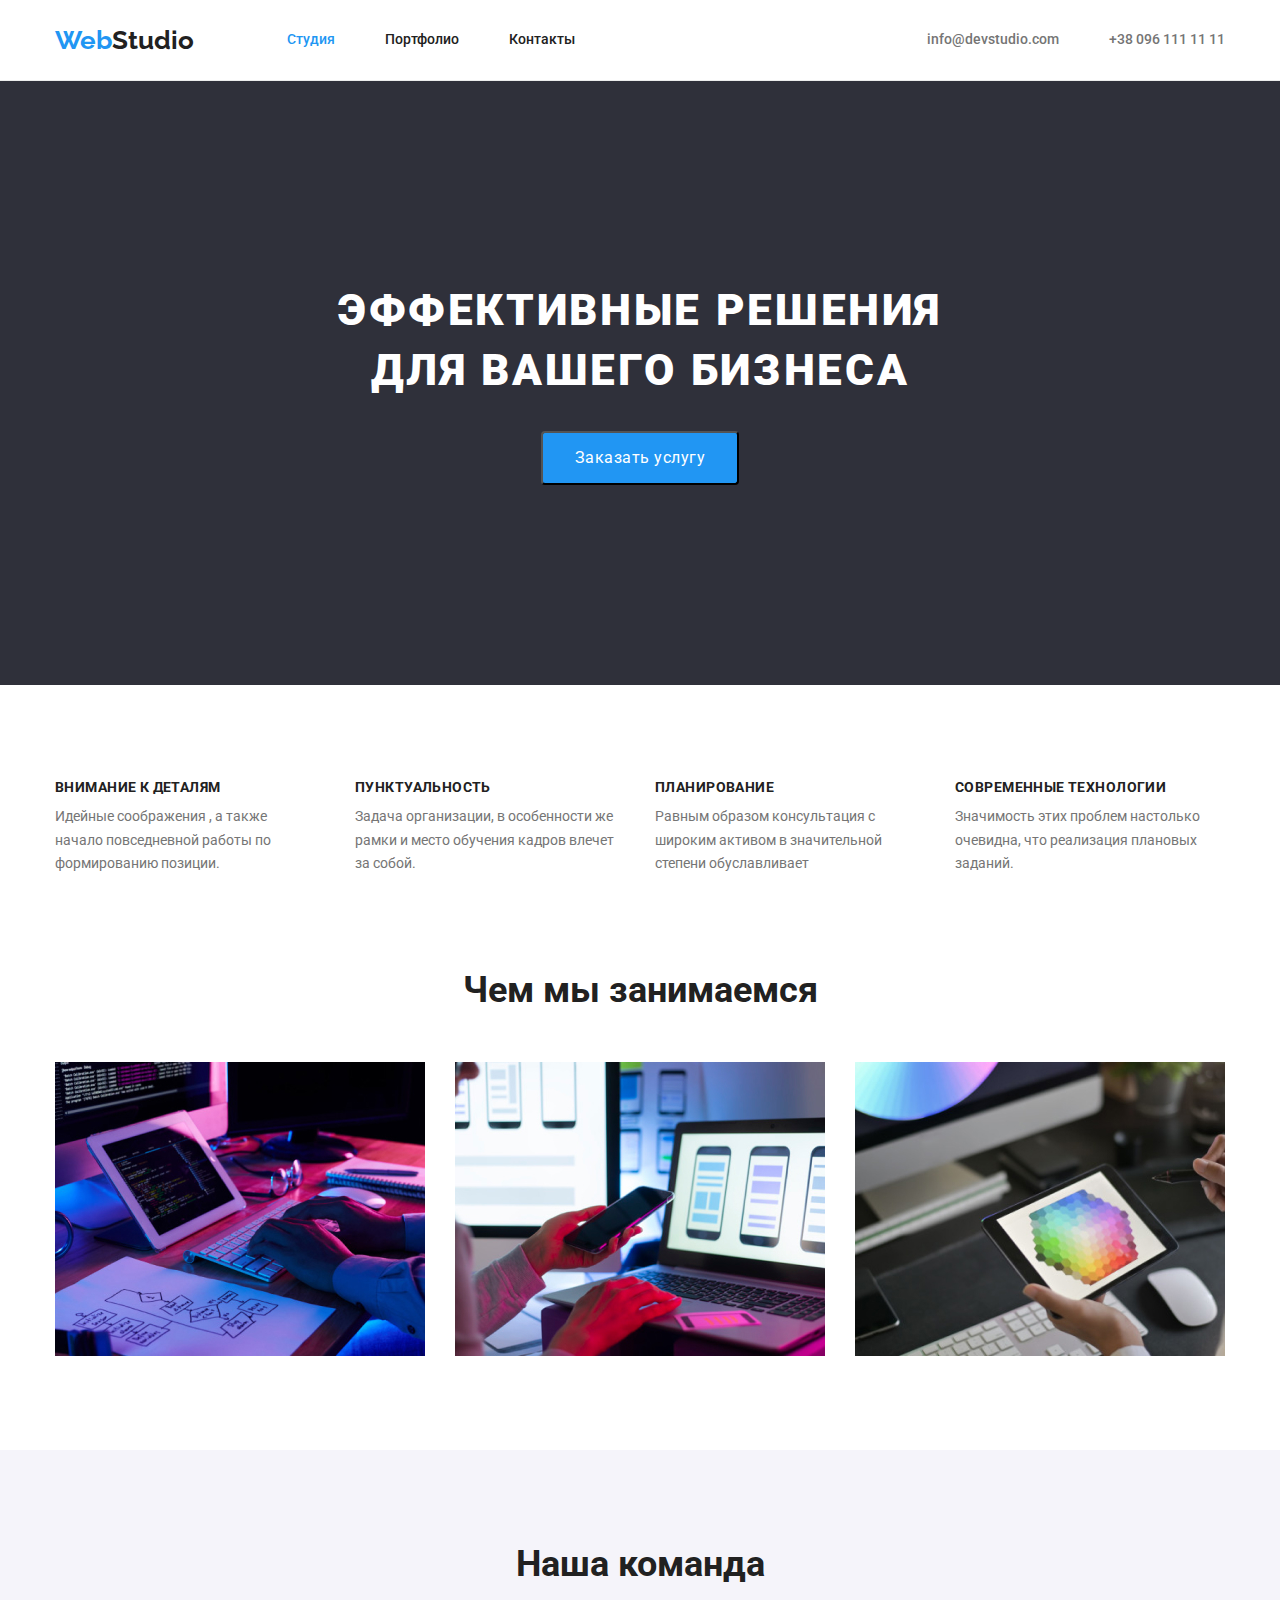
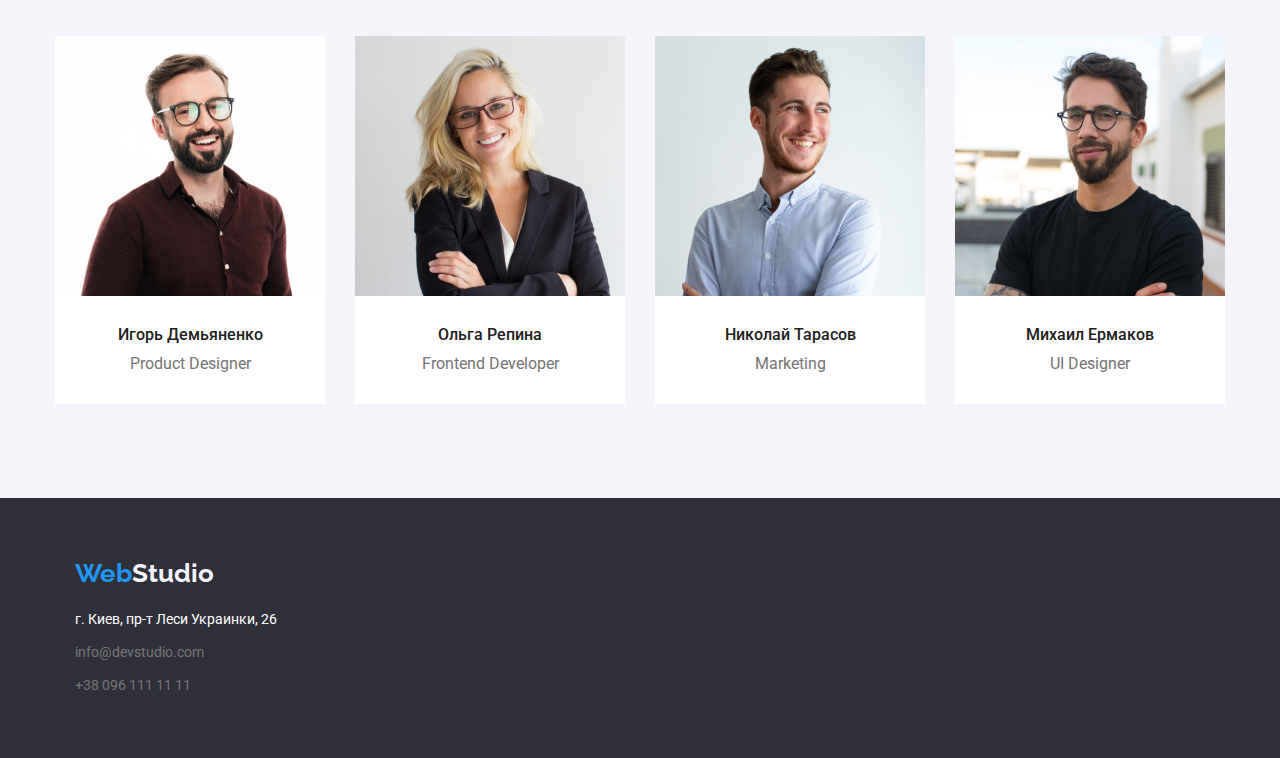
==== index.html @ 2df2b5db "Initial commit" ====
<!DOCTYPE html>
<html lang="ru">
<head>
    <meta charset="UTF-8">
    <meta http-equiv="X-UA-Compatible" content="IE=edge">
    <meta name="viewport" content="width= , initial-scale=1.0">
    <title>Главная страница студии</title>
    <link rel="preconnect" href="https://fonts.googleapis.com">
    <link rel="preconnect" href="https://fonts.gstatic.com" crossorigin>
    <link href="https://fonts.googleapis.com/css2?family=Raleway:wght@700&family=Roboto:wght@400;500;700;900&display=swap"
        rel="stylesheet">
<link rel="stylesheet" href="https://cdnjs.cloudflare.com/ajax/libs/modern-normalize/1.1.0/modern-normalize.min.css">
<link rel="stylesheet" href="./styles/styles.css">
</head>
<body>
    <!-- Шапка-->
    <header class="page-header">
        <div class="container main-nav">
            <nav class="nav">
                <a href="/index.html" class="logo">
                    <span class="web">Web</span>Studio</a>
                <ul class="site-nav list">
                    <li class="item"> <a href="./index.html" class="site-nav-link current">Студия</a> </li>
                    <li class="item"> <a href="./portfolio.html" class="site-nav-link">Портфолио</a> </li>
                    <li class="item"> <a href="" class="site-nav-link">Контакты</a> </li>
                </ul>
            </nav>
            <ul class="auth-nav list">
                <li class="item"> <a href="mailto:info@devstudio.com" class="auth-nav-link">info@devstudio.com</a> </li>
                <li class="item"> <a href="tel:+380961111111" class="auth-nav-link">+38 096 111 11 11</a> </li>
            </ul>
        </div>
    </header>
 
        <main>
    <!--Банер-->
        <section class="hero">
        <div class="container">
          <h1 class="hero-title">ЭФФЕКТИВНЫЕ РЕШЕНИЯ <br/> ДЛЯ ВАШЕГО БИЗНЕСА</h1>
          <button type="button" name="заказать услугу" class="button">Заказать услугу</button>
        </div> 
    </section>
       

    <!--Преимущества-->
    <section class="section">
        <div class="container ">
        <h2 class="visually-hidden">Наши преимущества</h2>
         <ul class="feature-list list">
            <li class="item"> <h3 class="title">ВНИМАНИЕ К ДЕТАЛЯМ </h3>
                 <p class="text">Идейные соображения , а  также <br/> начало повседневной работы по формированию позиции.</p>
            </li>
            <li class="item"> <h3 class="title">ПУНКТУАЛЬНОСТЬ </h3>
                 <p class="text">Задача организации, в особенности же рамки и место обучения кадров влечет за собой.</p>
            </li>
            <li class="item"> <h3 class="title">ПЛАНИРОВАНИЕ </h3>
                 <p class="text">Равным образом консультация с широким активом в значительной степени обуславливает</p>
            </li>
            <li class="item"> <h3 class="title">СОВРЕМЕННЫЕ ТЕХНОЛОГИИ </h3>
                <p class="text">Значимость этих проблем настолько очевидна, что реализация плановых заданий.</p>
            </li>
        </ul>
        </div>
    </section>
    
    <!--Чем мы занимаемся-->
    <section class="section second">
        <div class="container">
        <h2 class="section-title">Чем мы занимаемся</h2>
           <ul class="units list">
               <li class="item"> <img src="./images/box1.jpg" alt="Десктопные приложения" width="370"> </li>
               <li class="item"> <img src="./images/box2.jpg" alt="Мобильные приложения" width="370"> </li>
               <li class="item"> <img src="./images/box3.jpg" alt="Дизайнерские решения" width="370"> </li>
           </ul>
        </div>
    </section>

    <!--Наша команда-->
    <section class="section group">
       <div class="container">
       <h2 class="section-title">Наша команда</h2>
            <ul class="team list">
                <li class="item"><img src="./images/img1.jpg" alt="фото игорь демьяненко" width="270"><div class="worker"><h3 class="team-title">Игорь Демьяненко</h3><p class="text-team">Product Designer</p></div></li>
                <li class="item"><img src="./images/img2.jpg" alt="фото ольга репина" width="270"><div class="worker"><h3 class="team-title"> Ольга Репина</h3><p class="text-team">Frontend Developer</p></div></li>
                <li class="item"><img src="./images/img3.jpg" alt="фото николай тарасов" width="270"><div class="worker"><h3 class="team-title">Николай Тарасов</h3><p class="text-team">Marketing</p></div></li>
                <li class="item"><img src="./images/img4.jpg" alt="фото михаил ермаков" width="270"><div class="worker"><h3 class="team-title">Михаил Ермаков</h3> <p class="text-team">UI Designer</p></div></li>
                
            </ul>
        </div>
    </section>
    </main>
    <!--Футер-->
    <footer class="last">
        <div class="container ">
        <a href="/index.html" class="logo footer">
        <span class="web">Web</span>Studio</a>
        <address>
            <ul class="footer list">
            <li class="item"><a href="https://goo.gl/maps/i7YYpfPSyJy5PhJe8" class="adress">г. Киев, пр-т Леси Украинки, 26</a></li>
            <li class="item"><a href="mailto:info@devstudio.com" class="auth">info@devstudio.com</a></li>
            <li class="item"><a href="tel:+380961111111" class="auth">+38 096 111 11 11</a></li>
            </ul>
        </address>
        </div>
            </footer>
  
</body>
</html>
---- styles/styles.css ----
/*Цвет основного текста #212121*/
/*Цвет дополнительного текста #757575*/
/*Акцент 2196F3*/
/* Белый FFFFFF */
/* background: #E5E5E5 */
/* background вторичный: #F5F4FA; */
/* background футер: #2F303A; */

:root {
  --primary-text-color: #757575;
  --title-text-color: #212121;
  --accent-color: #2196f3;
  --primary-wight-color: #fff;
  --secondary-botton-color: #f5f4fa;
  --background-second: #f5f4fa;
}

body {
  background-color: #fff;
  color: var(--primary-text-color);

  font-family: Roboto, sans-serif;
  font-size: 14px;
}

/* Утилиты */
.list {
  list-style: none;
}

/* h1, */
h1,
h2,
h3,
p,
ul {
  margin: 0;
  padding: 0;
}

.container {
  margin: 0 auto;
  width: 1200px;
  /* outline: 2px solid #2196f3; */
  padding: 0 15px;
}
.section {
  padding-top: 94px;
  padding-bottom: 94px;
}

.visually-hidden {
  position: absolute;
  width: 1px;
  height: 1px;
  margin: -1px;
  border: 0;
  padding: 0;
  white-space: nowrap;
  clip-path: inset(100%);
  clip: rect(0 0 0 0);
  overflow: hidden;
}

/* page heder */
.page-header {
  border-bottom: 1px solid #ececec;
}

.main-nav {
  display: flex;
  align-items: center;
}
.nav {
  display: flex;
  align-items: center;
}

/* logo*/
.logo {
  color: var(--title-text-color);

  font-family: Raleway;
  font-weight: 700;
  font-size: 26px;
  line-height: 1.19;
  text-decoration: none;
}

.logo:hover {
  color: var(--accent-color);
}
.web {
  color: var(--accent-color);
}

/* site-nav */
.site-nav {
  display: flex;
  margin-left: 93px;
}

.site-nav .item:not(:last-child) {
  margin-right: 50px;
}

.site-nav-link {
  display: block;
  padding-top: 32px;
  padding-bottom: 32px;
  padding-left: 0;

  color: var(--title-text-color);

  font-weight: 500;
  line-height: 1.14;
  letter-spacing: 0.02;
  text-decoration: none;
}
.site-nav-link:hover,
.site-nav-link:focus {
  color: var(--accent-color);
}
.site-nav-link.current {
  color: var(--accent-color);
}

.auth-nav {
  display: flex;
  margin-left: auto;
}
.auth-nav .item + .item {
  margin-left: 50px;
}

.auth-nav-link {
  display: block;
  padding-top: 32px;
  padding-bottom: 32px;

  color: var(--primary-text-color);

  font-weight: 500;
  line-height: 1.14;
  letter-spacing: 0.02;
  text-decoration: none;
}
.auth-nav-link:hover,
.auth-nav-link:focus {
  color: var(--accent-color);
}

/* hero */
.hero {
  background-color: #2f303a;
  max-width: 1600px;
  margin-left: auto;
  margin-right: auto;
  text-align: center;
  padding-top: 200px;
  padding-bottom: 200px;
}

.hero-title {
  margin-bottom: 30px;

  color: var(--primary-wight-color);

  font-weight: 900;
  font-size: 44px;
  line-height: 1.36;
  text-align: center;
  vertical-align: Top;
  letter-spacing: 0.06em;
}

.section-title {
  margin-top: 0;
  margin-bottom: 50px;

  color: var(--title-text-color);
  font-weight: 700;
  font-size: 36px;
  line-height: 1.16;
  text-align: center;
}

/* Преимущества */
.feature-list {
  display: flex;
}

.feature-list .item {
  width: 270px;
}

.feature-list .item:not(:last-child) {
  margin-right: 30px;
}

.feature-list .title {
  color: var(--title-text-color);

  font-size: 14px;
  font-weight: 700;
  line-height: 1.17;
  letter-spacing: 0.03em;
}

.list .text {
  margin-top: 10px;

  font-size: 14px;
  font-weight: 400;
  line-height: 1.7;
}

/* Чем мы занимаемся */
.units {
  display: flex;
}
img {
  display: block;
  max-width: 100%;
  height: auto;
}
.units .item {
  width: calc((100% - 60px) / 3);
  margin-right: 30px;
}
.units .item:last-child {
  margin-right: 0;
}

.units .list {
  margin-top: 50px;
}
.second {
  padding-top: 0;
}

/* team */
.team {
  display: flex;
  justify-content: center;
}

.team .item {
  background-color: var(--primary-wight-color);
  /* padding-bottom: 30px; */
}
.team .item:not(:last-child) {
  margin-right: 30px;
}

.team-title {
  color: var(--title-text-color);

  font-size: 16px;
  font-weight: 500;
  line-height: 1.18;
  text-align: center;
}

.list .text-team {
  margin-top: 10px;

  font-size: 16px;
  line-height: 1.18;
  text-align: center;
}
.worker {
  padding-top: 30px;
  padding-bottom: 30px;
}

.group {
  background-color: var(--background-second);
}

/* button */
.button {
  border-radius: 4px;
  padding: 10px 32px;
  color: var(--primary-wight-color);
  background-color: var(--accent-color);
  font-family: inherit;
  font-style: 700;
  font-size: 16px;
  line-height: 1.87;
  letter-spacing: 0.03em;
}

.button-primary {
  border-radius: 4px;
  padding: 6px 22px;

  color: var(--primary-wight-color);
  background-color: var(--accent-color);

  font-family: inherit;
  font-style: 700;
  font-size: 16px;
  line-height: 1.87;
  letter-spacing: 0.03em;
  text-align: center;
}
.button-secondary {
  border-radius: 4px;
  padding: 6px 22px;
  min-width: 130px;

  color: var(--title-text-color);
  background-color: var(--secondary-botton-color);

  font-family: inherit;
  font-style: 700;
  font-size: 16px;
  line-height: 1.87;
  letter-spacing: 0.03em;
  text-align: center;
}

.button-secondary:hover,
.button-secondary:focus {
  color: var(--primary-wight-color);
  background-color: var(--accent-color);
}

.filter .title {
  color: var(--title-text-color);
  font-weight: 700;
  font-size: 18px;
  line-height: 1.7;
  letter-spacing: 0.06em;
}

.filter-text {
  font-size: 16px;
  line-height: 1.6;
}

/* footer */
.last {
  padding: 60px;
  background-color: #2f303a;
}

.footer {
  color: var(--secondary-botton-color);
}

.footer .item:not(:last-child) {
  margin-bottom: 9px;
}

address {
  margin-top: 20px;
}
.footer .adress {
  background-color: #2f303a;
  color: var(--primary-wight-color);
  line-height: 1.7;
  font-style: normal;
  text-decoration: none;
}

.footer .auth {
  background-color: #2f303a;
  color: var(--primary-text-color);
  line-height: 1.7;
  font-style: normal;
  text-decoration: none;
}

/* Фильтр портфолио */
.filter {
  display: flex;
  justify-content: center;
}

.filter-item {
  margin-right: 8px;
  margin-bottom: 34px;
}
.filter-item:last-child {
  margin-right: 0;
}

/* Портфолио */

.portfolio {
  display: flex;
  flex-wrap: wrap;
}

.portfolio .item {
  width: 370px;
  margin-right: 30px;
  margin-bottom: 30px;
}
.portfolio .item {
  width: calc((100%- 60px) / 3);
  margin-right: 30px;
  margin-bottom: 30px;
}

.portfolio .item:nth-child(3n) {
  margin-right: 0;
}
.portfolio .item:nth-last-child(-n + 3) {
  margin-bottom: 0;
}

.card .title {
  margin-top: 0px;
  margin-bottom: 0;

  color: var(--title-text-color);

  font-size: 18px;
  font-weight: 700;
  line-height: 2;
  letter-spacing: 0.06em;
}
.card .sector {
  margin-top: 4px;

  font-size: 16px;
  font-weight: 400;
  line-height: 1.87;
  letter-spacing: 0.03em;
}

.card {
  border: 1px solid #eeeeee;
  padding: 20px 24px;
  line-height: 1.9;
}
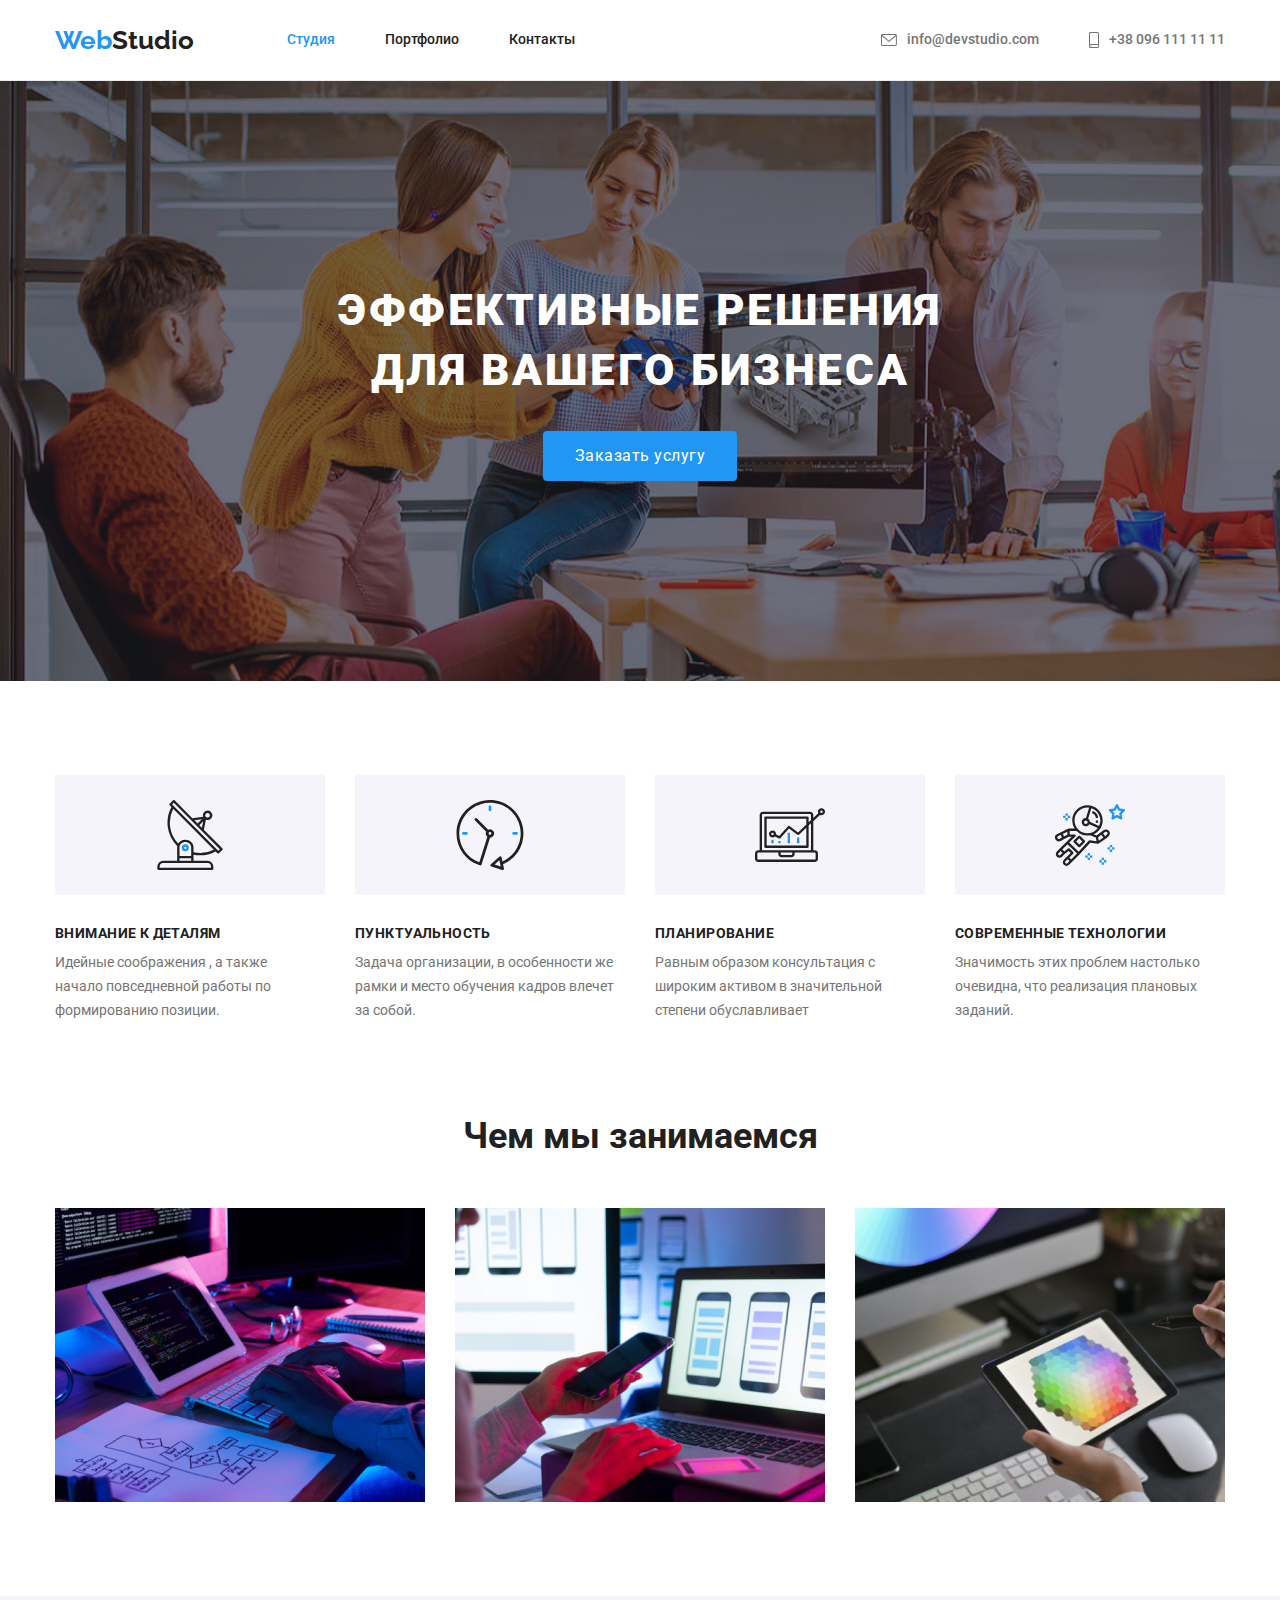
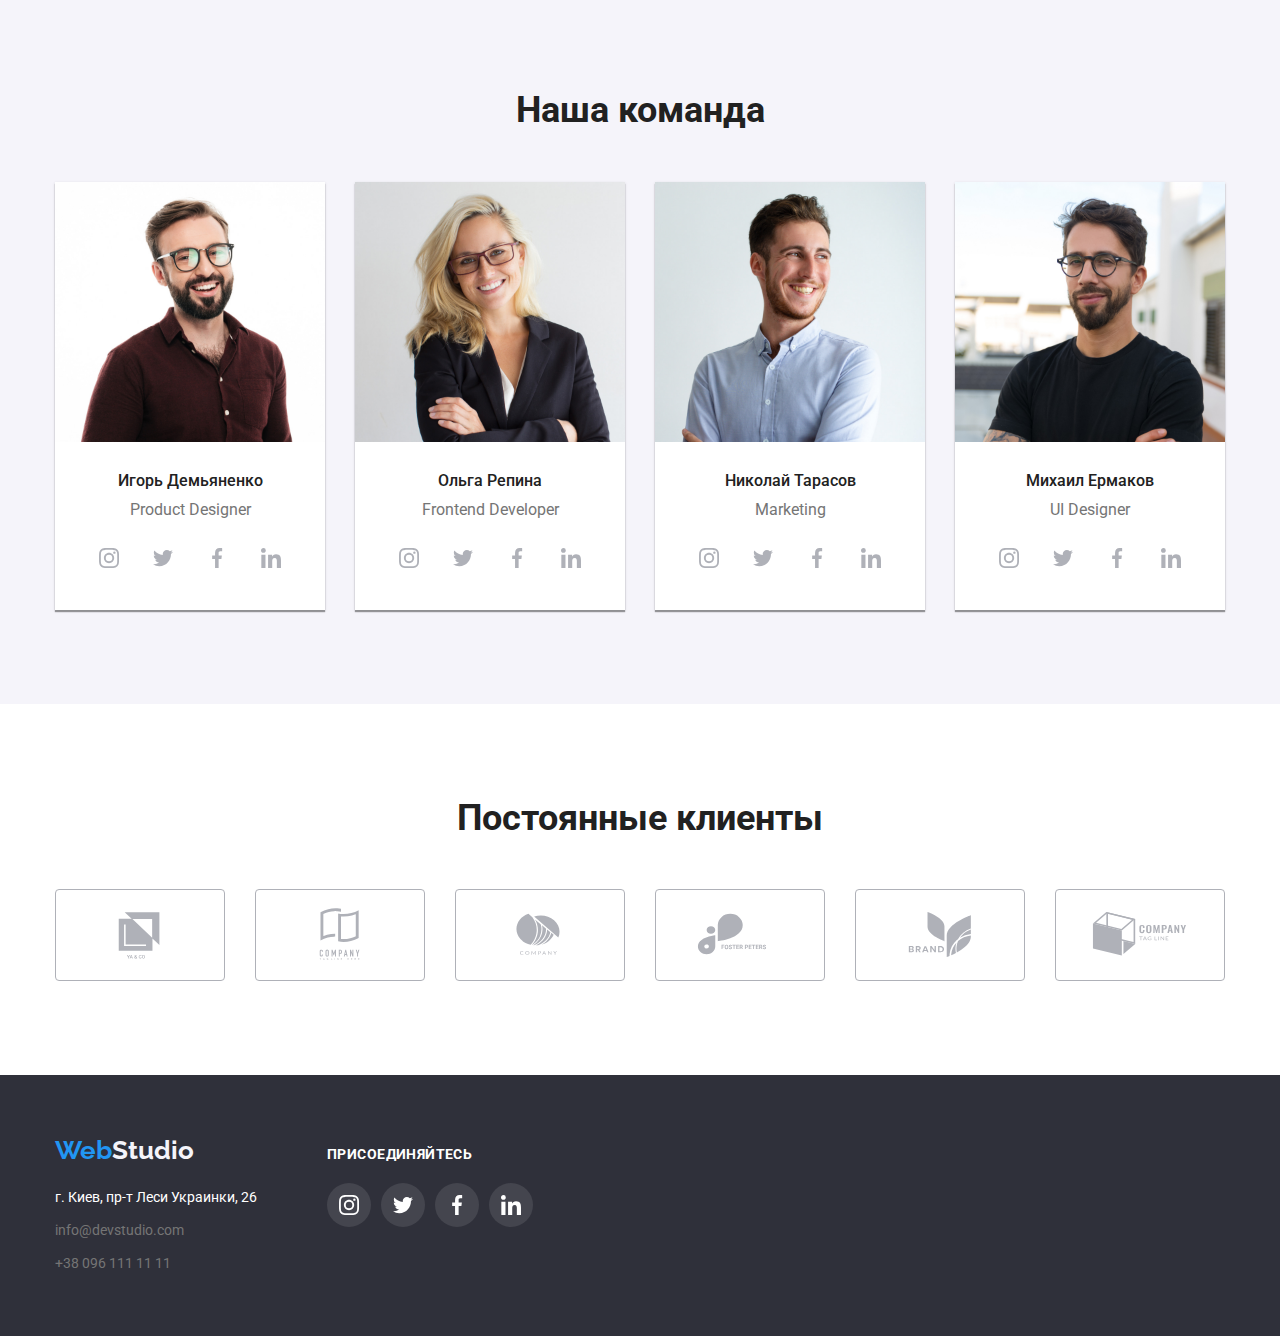
==== commit 8586f826: "Дз-4" ====
--- a/index.html
+++ b/index.html
@@ -26,8 +26,14 @@
                 </ul>
             </nav>
             <ul class="auth-nav list">
-                <li class="item"> <a href="mailto:info@devstudio.com" class="auth-nav-link">info@devstudio.com</a> </li>
-                <li class="item"> <a href="tel:+380961111111" class="auth-nav-link">+38 096 111 11 11</a> </li>
+                <li class="item"> <a href="mailto:info@devstudio.com" class="auth-nav-link">
+                    <svg class="contact-icon" width="16" height="12">
+                        <use href="./images/sprite.svg#envelope"> </use>
+                    </svg>info@devstudio.com</a> </li>
+                <li class="item"> <a href="tel:+380961111111" class="auth-nav-link">
+                    <svg class="contact-icon" width="10" height="16">
+                        <use href="./images/sprite.svg#smartphone"> </use>
+                    </svg>+38 096 111 11 11</a> </li>
             </ul>
         </div>
     </header>
@@ -47,16 +53,40 @@
         <div class="container ">
         <h2 class="visually-hidden">Наши преимущества</h2>
          <ul class="feature-list list">
-            <li class="item"> <h3 class="title">ВНИМАНИЕ К ДЕТАЛЯМ </h3>
+            <li class="item">
+                <div class="feature-icon">
+                <svg class="socials-icon" width="70" height="70">
+                    <use href="./images/sprite.svg#antenna"> </use>
+                </svg>
+                </div>
+                <h3 class="title">ВНИМАНИЕ К ДЕТАЛЯМ </h3>
                  <p class="text">Идейные соображения , а  также <br/> начало повседневной работы по формированию позиции.</p>
             </li>
-            <li class="item"> <h3 class="title">ПУНКТУАЛЬНОСТЬ </h3>
+            <li class="item">
+                <div class="feature-icon">
+                    <svg class="socials-icon" width="70" height="70">
+                        <use href="./images/sprite.svg#clock"> </use>
+                    </svg>
+                </div>
+                <h3 class="title">ПУНКТУАЛЬНОСТЬ </h3>
                  <p class="text">Задача организации, в особенности же рамки и место обучения кадров влечет за собой.</p>
             </li>
-            <li class="item"> <h3 class="title">ПЛАНИРОВАНИЕ </h3>
+            <li class="item">
+                <div class="feature-icon">
+                    <svg class="socials-icon" width="70" height="70">
+                        <use href="./images/sprite.svg#diagram"> </use>
+                    </svg>
+                </div>
+                 <h3 class="title">ПЛАНИРОВАНИЕ </h3>
                  <p class="text">Равным образом консультация с широким активом в значительной степени обуславливает</p>
             </li>
-            <li class="item"> <h3 class="title">СОВРЕМЕННЫЕ ТЕХНОЛОГИИ </h3>
+            <li class="item icon-astronaut">
+                <div class="feature-icon">
+                    <svg class="socials-icon" width="70" height="70">
+                        <use href="./images/sprite.svg#astronaut"> </use>
+                    </svg>
+                </div>
+                <h3 class="title">СОВРЕМЕННЫЕ ТЕХНОЛОГИИ </h3>
                 <p class="text">Значимость этих проблем настолько очевидна, что реализация плановых заданий.</p>
             </li>
         </ul>
@@ -80,27 +110,241 @@
        <div class="container">
        <h2 class="section-title">Наша команда</h2>
             <ul class="team list">
-                <li class="item"><img src="./images/img1.jpg" alt="фото игорь демьяненко" width="270"><div class="worker"><h3 class="team-title">Игорь Демьяненко</h3><p class="text-team">Product Designer</p></div></li>
-                <li class="item"><img src="./images/img2.jpg" alt="фото ольга репина" width="270"><div class="worker"><h3 class="team-title"> Ольга Репина</h3><p class="text-team">Frontend Developer</p></div></li>
-                <li class="item"><img src="./images/img3.jpg" alt="фото николай тарасов" width="270"><div class="worker"><h3 class="team-title">Николай Тарасов</h3><p class="text-team">Marketing</p></div></li>
-                <li class="item"><img src="./images/img4.jpg" alt="фото михаил ермаков" width="270"><div class="worker"><h3 class="team-title">Михаил Ермаков</h3> <p class="text-team">UI Designer</p></div></li>
+                <li class="item"><img src="./images/img1.jpg" alt="фото игорь демьяненко" width="270"><div class="worker">
+                    <h3 class="team-title">Игорь Демьяненко</h3>
+                    <p class="text-team">Product Designer</p>
+                    <ul class="socials list">
+                        <li class="socials-item"> <a class="socials-link" href="" target="_blank" rel="noopener noreferrer" aria-label="иконка instagram">
+                            <svg class="socials-icon" width="20" height="20"> <use href="./images/sprite.svg#instagram"> </use></svg>
+                        </a>
+                            </li>
+                        <li class="socials-item"> <a class="socials-link" href="" target="_blank" rel="noopener noreferrer" aria-label="иконка twitter">
+                            <svg class="socials-icon" width="20" height="20">
+                                <use href="./images/sprite.svg#twitter"> </use> </svg>
+                        </a>
+                            </li>
+                        <li class="socials-item"> <a class="socials-link" href="" target="_blank" rel="noopener noreferrer" aria-label="иконка facebook">
+                            <svg class="socials-icon" width="20" height="20"> <use href="./images/sprite.svg#facebook"> </use></svg>
+                        </a>
+                        </li>
+                        <li class="socials-item"> <a class="socials-link" href="" target="_blank" rel="noopener noreferrer" aria-label="иконка linkedin">
+                            <svg class="socials-icon" width="20" height="20">
+                                <use href="./images/sprite.svg#linkedin"> </use> </svg>
+                        </a>
+                        </li>
+                    </ul>
+                </div></li>
+                <li class="item"><img src="./images/img2.jpg" alt="фото ольга репина" width="270"><div class="worker">
+                    <h3 class="team-title"> Ольга Репина</h3>
+                    <p class="text-team">Frontend Developer</p>
+                    <ul class="socials list">
+                        <li class="socials-item"> <a class="socials-link" href="" target="_blank" rel="noopener noreferrer"
+                                aria-label="иконка instagram">
+                                <svg class="socials-icon" width="20" height="20">
+                                    <use href="./images/sprite.svg#instagram"> </use>
+                                </svg>
+                            </a>
+                        </li>
+                        <li class="socials-item"> <a class="socials-link" href="" target="_blank" rel="noopener noreferrer"
+                                aria-label="иконка twitter">
+                                <svg class="socials-icon" width="20" height="20">
+                                    <use href="./images/sprite.svg#twitter"> </use>
+                                </svg>
+                            </a>
+                        </li>
+                        <li class="socials-item"> <a class="socials-link" href="" target="_blank" rel="noopener noreferrer"
+                                aria-label="иконка facebook">
+                                <svg class="socials-icon" width="20" height="20">
+                                    <use href="./images/sprite.svg#facebook"> </use>
+                                </svg>
+                            </a>
+                        </li>
+                        <li class="socials-item"> <a class="socials-link" href="" target="_blank" rel="noopener noreferrer"
+                                aria-label="иконка linkedin">
+                                <svg class="socials-icon" width="20" height="20">
+                                    <use href="./images/sprite.svg#linkedin"> </use>
+                                </svg>
+                            </a>
+                        </li>
+                    </ul>
+                </div></li>
+                <li class="item"><img src="./images/img3.jpg" alt="фото николай тарасов" width="270"><div class="worker">
+                    <h3 class="team-title">Николай Тарасов</h3>
+                    <p class="text-team">Marketing</p>
+                <ul class="socials list">
+                    <li class="socials-item"> <a class="socials-link" href="" target="_blank" rel="noopener noreferrer"
+                            aria-label="иконка instagram">
+                            <svg class="socials-icon" width="20" height="20">
+                                <use href="./images/sprite.svg#instagram"> </use>
+                            </svg>
+                        </a>
+                    </li>
+                    <li class="socials-item"> <a class="socials-link" href="" target="_blank" rel="noopener noreferrer"
+                            aria-label="иконка twitter">
+                            <svg class="socials-icon" width="20" height="20">
+                                <use href="./images/sprite.svg#twitter"> </use>
+                            </svg>
+                        </a>
+                    </li>
+                    <li class="socials-item"> <a class="socials-link" href="" target="_blank" rel="noopener noreferrer"
+                            aria-label="иконка facebook">
+                            <svg class="socials-icon" width="20" height="20">
+                                <use href="./images/sprite.svg#facebook"> </use>
+                            </svg>
+                        </a>
+                    </li>
+                    <li class="socials-item"> <a class="socials-link" href="" target="_blank" rel="noopener noreferrer"
+                            aria-label="иконка linkedin">
+                            <svg class="socials-icon" width="20" height="20">
+                                <use href="./images/sprite.svg#linkedin"> </use>
+                            </svg>
+                        </a>
+                    </li>
+                </ul>
+                </div></li>
+                <li class="item"><img src="./images/img4.jpg" alt="фото михаил ермаков" width="270"><div class="worker">
+                    <h3 class="team-title">Михаил Ермаков</h3>
+                    <p class="text-team">UI Designer</p>
+                    <ul class="socials list">
+                        <li class="socials-item"> <a class="socials-link" href="" target="_blank" rel="noopener noreferrer"
+                                aria-label="иконка instagram">
+                                <svg class="socials-icon" width="20" height="20">
+                                    <use href="./images/sprite.svg#instagram"> </use>
+                                </svg>
+                            </a>
+                        </li>
+                        <li class="socials-item"> <a class="socials-link" href="" target="_blank" rel="noopener noreferrer"
+                                aria-label="иконка twitter">
+                                <svg class="socials-icon" width="20" height="20">
+                                    <use href="./images/sprite.svg#twitter"> </use>
+                                </svg>
+                            </a>
+                        </li>
+                        <li class="socials-item"> <a class="socials-link" href="" target="_blank" rel="noopener noreferrer"
+                                aria-label="иконка facebook">
+                                <svg class="socials-icon" width="20" height="20">
+                                    <use href="./images/sprite.svg#facebook"> </use>
+                                </svg>
+                            </a>
+                        </li>
+                        <li class="socials-item"> <a class="socials-link" href="" target="_blank" rel="noopener noreferrer"
+                                aria-label="иконка linkedin">
+                                <svg class="socials-icon" width="20" height="20">
+                                    <use href="./images/sprite.svg#linkedin"> </use>
+                                </svg>
+                            </a>
+                        </li>
+                    </ul>
+                    </div></li>
                 
             </ul>
         </div>
+    </section>
+
+    <!-- Постоянные клиенты -->
+    <section class="section">
+        <div class="container">
+        <h2 class="section-title"> Постоянные клиенты</h2>
+            <ul class="client list">
+                <li class="item"> <a class="client-logo" href="" target="_blank" rel="noopener noreferrer"
+                     aria-label="лого компания 1">
+                    <svg  class="client-icon" width="106" height="60"> 
+                        <use href="./images/sprite.svg#Logo">                      
+                        </use>
+                    </svg>
+                    </a>
+                </li>
+                <li class="item"> <a class="client-logo" href="" target="_blank" rel="noopener noreferrer" aria-label="лого компания 1">
+                        <svg class="client-icon" width="106" height="60">
+                            <use href="./images/sprite.svg#Logo-a">
+                            </use>
+                        </svg>
+                    </a>
+                </li>
+                <li class="item"> <a class="client-logo" href="" target="_blank" rel="noopener noreferrer" aria-label="лого компания 1">
+                        <svg class="client-icon" width="106" height="60">
+                            <use href="./images/sprite.svg#Logo-b">
+                            </use>
+                        </svg>
+                    </a>
+                </li>
+                <li class="item"> <a class="client-logo" href="" target="_blank" rel="noopener noreferrer" aria-label="лого компания 1">
+                        <svg class="client-icon" width="106" height="60">
+                            <use href="./images/sprite.svg#Logo-c">
+                            </use>
+                        </svg>
+                    </a>
+                </li>
+                <li class="item"> <a class="client-logo" href="" target="_blank" rel="noopener noreferrer" aria-label="лого компания 1">
+                        <svg class="client-icon" width="106" height="60">
+                            <use href="./images/sprite.svg#Logo-d">
+                            </use>
+                        </svg>
+                    </a>
+                </li>
+                <li class="item"> <a class="client-logo" href="" target="_blank" rel="noopener noreferrer" aria-label="лого компания 1">
+                        <svg class="client-icon" width="106" height="60">
+                            <use href="./images/sprite.svg#Logo-e">
+                            </use>
+                        </svg>
+                    </a>
+                </li>
+                    
+
+            </ul>
+              
+
+        </div>
+
     </section>
     </main>
     <!--Футер-->
     <footer class="last">
-        <div class="container ">
+        <div class="container position">
+        <div class="contact">
         <a href="/index.html" class="logo footer">
         <span class="web">Web</span>Studio</a>
         <address>
             <ul class="footer list">
-            <li class="item"><a href="https://goo.gl/maps/i7YYpfPSyJy5PhJe8" class="adress">г. Киев, пр-т Леси Украинки, 26</a></li>
-            <li class="item"><a href="mailto:info@devstudio.com" class="auth">info@devstudio.com</a></li>
-            <li class="item"><a href="tel:+380961111111" class="auth">+38 096 111 11 11</a></li>
+            <li class="footer-item"><a href="https://goo.gl/maps/i7YYpfPSyJy5PhJe8" class="adress">г. Киев, пр-т Леси Украинки, 26</a></li>
+            <li class="footer-item"><a href="mailto:info@devstudio.com" class="auth">info@devstudio.com</a></li>
+            <li class="footer-item"><a href="tel:+380961111111" class="auth">+38 096 111 11 11</a></li>
             </ul>
         </address>
+        </div>
+        <div class="join">
+            <h3 class="join-title">ПРИСОЕДИНЯЙТЕСЬ</h3>
+            <ul class="socials list">
+                <li class="socials-item"> <a class="socials-link" href="" target="_blank" rel="noopener noreferrer"
+                        aria-label="иконка instagram">
+                        <svg class="socials-icon" width="20" height="20">
+                            <use href="./images/sprite.svg#instagram"> </use>
+                        </svg>
+                    </a>
+                </li>
+                <li class="socials-item"> <a class="socials-link" href="" target="_blank" rel="noopener noreferrer"
+                        aria-label="иконка twitter">
+                        <svg class="socials-icon" width="20" height="20">
+                            <use href="./images/sprite.svg#twitter"> </use>
+                        </svg>
+                    </a>
+                </li>
+                <li class="socials-item"> <a class="socials-link" href="" target="_blank" rel="noopener noreferrer"
+                        aria-label="иконка facebook">
+                        <svg class="socials-icon" width="20" height="20">
+                            <use href="./images/sprite.svg#facebook"> </use>
+                        </svg>
+                    </a>
+                </li>
+                <li class="socials-item"> <a class="socials-link" href="" target="_blank" rel="noopener noreferrer"
+                        aria-label="иконка linkedin">
+                        <svg class="socials-icon" width="20" height="20">
+                            <use href="./images/sprite.svg#linkedin"> </use>
+                        </svg>
+                    </a>
+                </li>
+            </ul>
+        </div>
         </div>
             </footer>
   
--- a/styles/styles.css
+++ b/styles/styles.css
@@ -37,7 +37,9 @@
   margin: 0;
   padding: 0;
 }
-
+:focus {
+  outline: none;
+}
 .container {
   margin: 0 auto;
   width: 1200px;
@@ -128,15 +130,18 @@
 .auth-nav {
   display: flex;
   margin-left: auto;
+  align-items: center;
 }
 .auth-nav .item + .item {
   margin-left: 50px;
+  align-items: center;
 }
 
 .auth-nav-link {
-  display: block;
+  display: flex;
   padding-top: 32px;
   padding-bottom: 32px;
+  align-items: center;
 
   color: var(--primary-text-color);
 
@@ -149,13 +154,25 @@
 .auth-nav-link:focus {
   color: var(--accent-color);
 }
+.contact-icon {
+  margin-right: 10px;
+  fill: currentColor;
+}
 
 /* hero */
 .hero {
-  background-color: #2f303a;
   max-width: 1600px;
   margin-left: auto;
   margin-right: auto;
+  background-color: #2f303a;
+
+  background-image: linear-gradient(
+      to right,
+      rgba(47, 48, 58, 0.4),
+      rgba(47, 48, 58, 0.4)
+    ),
+    url(../images/Img.jpg);
+  background-repeat: no-repeat;
   text-align: center;
   padding-top: 200px;
   padding-bottom: 200px;
@@ -185,13 +202,22 @@
   text-align: center;
 }
 
-/* Преимущества */
+/*Преимущества*/
 .feature-list {
   display: flex;
-}
-
-.feature-list .item {
+  align-items: center;
+}
+
+.feature-icon {
+  display: flex;
+  align-items: center;
+  justify-content: center;
+
+  margin-bottom: 30px;
+
   width: 270px;
+  height: 120px;
+  background-color: #f5f4fa;
 }
 
 .feature-list .item:not(:last-child) {
@@ -247,8 +273,10 @@
 
 .team .item {
   background-color: var(--primary-wight-color);
-  /* padding-bottom: 30px; */
-}
+  box-shadow: 0px 2px 1px 0px #00000033, 0px 2px 1px 0px #00000033,
+    0px 1px 3px 0px #0000001f;
+}
+
 .team .item:not(:last-child) {
   margin-right: 30px;
 }
@@ -264,6 +292,7 @@
 
 .list .text-team {
   margin-top: 10px;
+  margin-bottom: 16px;
 
   font-size: 16px;
   line-height: 1.18;
@@ -278,7 +307,47 @@
   background-color: var(--background-second);
 }
 
+.socials {
+  display: flex;
+  justify-content: center;
+  align-items: center;
+}
+
+.socials-link {
+  display: flex;
+  justify-content: center;
+  align-items: center;
+
+  width: 44px;
+  height: 44px;
+
+  background-color: #ffffff;
+
+  border-radius: 50%;
+}
+
+.socials-link:hover,
+.socials-link:focus {
+  background-color: var(--accent-color);
+}
+
+.socials-item:not(:last-child) {
+  margin-right: 10px;
+}
+
+.socials-icon {
+  fill: #afb1b8;
+}
+
+.socials-link:hover .socials-icon,
+.socials-link:focus .socials-icon {
+  fill: #ffffff;
+}
+
 /* button */
+button {
+  border: 0;
+}
 .button {
   border-radius: 4px;
   padding: 10px 32px;
@@ -297,6 +366,8 @@
 
   color: var(--primary-wight-color);
   background-color: var(--accent-color);
+  box-shadow: 0px 2px 2px 0px #0000001f, 0px 1px 2px 0px #00000014,
+    0px 3px 1px 0px #0000001a;
 
   font-family: inherit;
   font-style: 700;
@@ -305,6 +376,7 @@
   letter-spacing: 0.03em;
   text-align: center;
 }
+
 .button-secondary {
   border-radius: 4px;
   padding: 6px 22px;
@@ -325,6 +397,8 @@
 .button-secondary:focus {
   color: var(--primary-wight-color);
   background-color: var(--accent-color);
+  box-shadow: 0px 2px 2px 0px #0000001f, 0px 1px 2px 0px #00000014,
+    0px 3px 1px 0px #0000001a;
 }
 
 .filter .title {
@@ -340,17 +414,66 @@
   line-height: 1.6;
 }
 
+/* Постоянные клиенты */
+.client {
+  display: flex;
+  flex-wrap: wrap;
+}
+
+.client-logo {
+  display: flex;
+  justify-content: center;
+  align-items: center;
+
+  width: 170px;
+  height: 92px;
+
+  border: 1px solid #afb1b8;
+  border-radius: 4px;
+  color: #afb1b8;
+}
+
+.client-logo:hover,
+.client-logo:focus {
+  border: 1px solid var(--accent-color);
+  color: var(--accent-color);
+}
+
+.client-icon {
+  fill: currentColor;
+}
+
+.client .item {
+  width: calc((100%- 150px) / 6);
+  margin-right: 30px;
+  margin-bottom: 30px;
+}
+
+.client .item:nth-child(6n) {
+  margin-right: 0;
+}
+.client .item:nth-last-child(-n + 6) {
+  margin-bottom: 0;
+}
+
 /* footer */
 .last {
-  padding: 60px;
+  padding: 60px 0;
   background-color: #2f303a;
 }
 
+.position {
+  display: flex;
+  align-items: baseline;
+}
+.contact {
+  margin-right: 70px;
+}
 .footer {
   color: var(--secondary-botton-color);
 }
 
-.footer .item:not(:last-child) {
+.footer-item:not(:last-child) {
   margin-bottom: 9px;
 }
 
@@ -373,6 +496,35 @@
   text-decoration: none;
 }
 
+.join {
+  display: flex;
+  flex-direction: column;
+  align-items: flex-start;
+}
+.join-title {
+  margin-bottom: 20px;
+  color: var(--primary-wight-color);
+
+  font-size: 14px;
+  font-weight: 700;
+  line-height: 1.14;
+  align-items: left;
+  letter-spacing: 0.03em;
+}
+.join .socials-link {
+  background-color: #ffffff1a;
+  color: var(--primary-wight-color);
+}
+
+.join .socials-link:hover,
+.join .socials-link:focus {
+  background-color: #2196f3;
+}
+
+.join .socials-icon {
+  fill: currentColor;
+}
+
 /* Фильтр портфолио */
 .filter {
   display: flex;
@@ -381,7 +533,7 @@
 
 .filter-item {
   margin-right: 8px;
-  margin-bottom: 34px;
+  margin-bottom: 50px;
 }
 .filter-item:last-child {
   margin-right: 0;
@@ -405,6 +557,12 @@
   margin-bottom: 30px;
 }
 
+.portfolio .item:hover,
+.portfolio .item:focus {
+  box-shadow: 1px 4px 6px 0px #00000029, 0px 4px 4px 0px #0000000f,
+    0px 1px 1px 0px #0000001f;
+}
+
 .portfolio .item:nth-child(3n) {
   margin-right: 0;
 }
